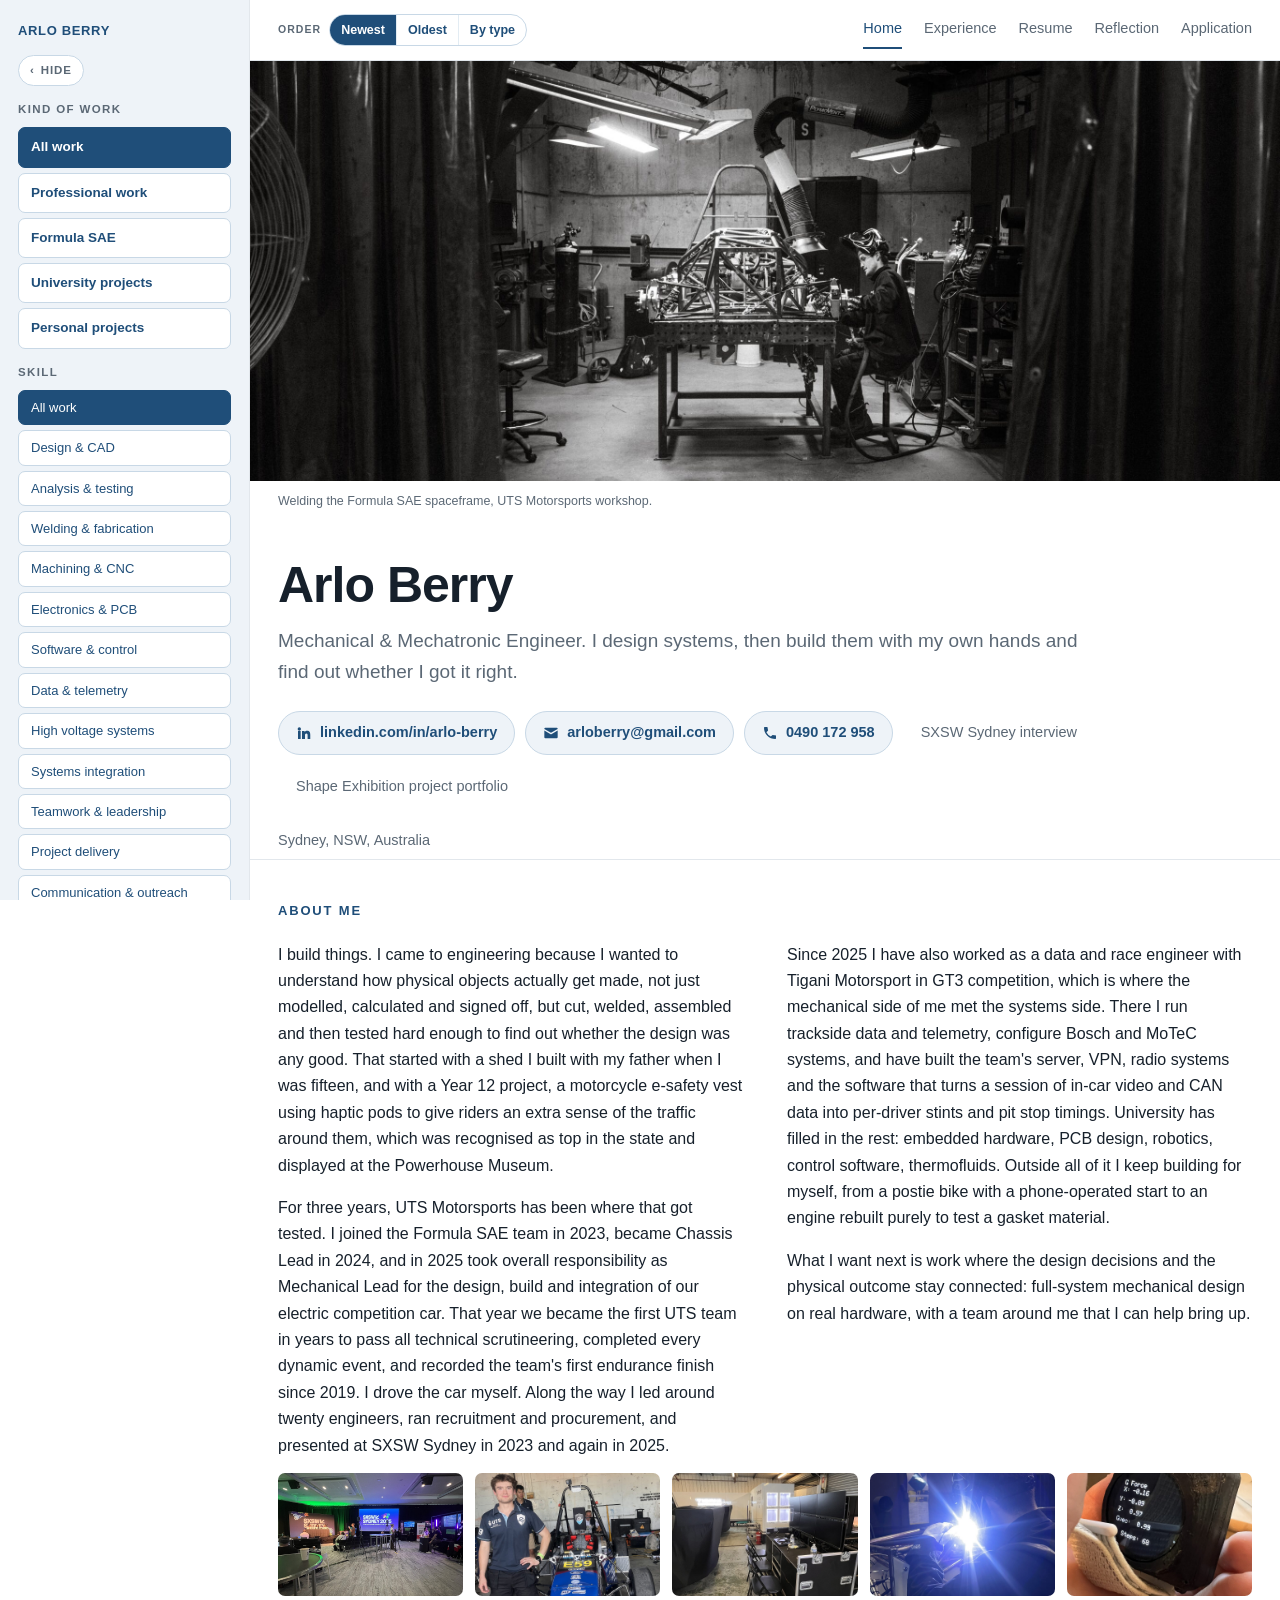
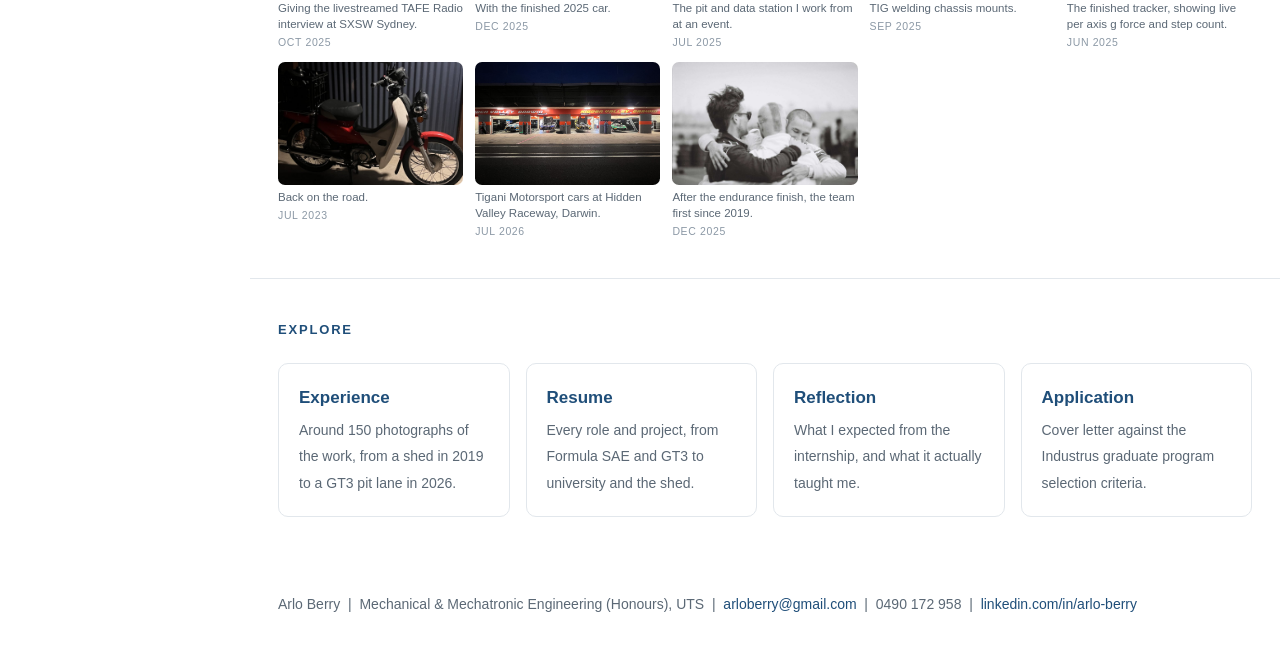
==== index.html @ 3b368fb6 "Add ePortfolio site" ====
<!DOCTYPE html>
<html lang="en">
<head>
<meta charset="utf-8">
<meta name="viewport" content="width=device-width, initial-scale=1">
<title>Arlo Berry | Mechanical &amp; Mechatronic Engineer</title>
<link rel="stylesheet" href="assets/site.css">
</head>
<body>

<nav>
  <div class="nav-in">
    <a class="brand" href="index.html">Arlo Berry</a>
    <div class="nav-controls" data-topbar></div>
    <div class="nav-links">
      <a href="index.html">Home</a>
      <a href="experience.html">Experience</a>
      <a href="resume.html">Resume</a>
      <a href="reflection.html">Reflection</a>
      <a href="application.html">Application</a>
    </div>
  </div>
</nav>

<div class="banner">
  <img src="images/hero-welding-bay.jpg" alt="Welding the Formula SAE spaceframe in the UTS Motorsports workshop">
</div>
<div class="banner-cap">Welding the Formula SAE spaceframe, UTS Motorsports workshop.</div>

<section class="page-head">
  <div class="wrap">
    <h1>Arlo Berry</h1>
    <p class="lede">Mechanical &amp; Mechatronic Engineer. I design systems, then build them with my own hands and find out whether I got it right.</p>
    <div class="links">
      <a href="https://linkedin.com/in/arlo-berry" target="_blank" rel="noopener">
        <svg viewBox="0 0 24 24" aria-hidden="true"><path d="M4.98 3.5a2.5 2.5 0 1 1 0 5 2.5 2.5 0 0 1 0-5zM3 9h4v12H3zM9 9h3.8v1.7h.05c.53-1 1.83-2.05 3.77-2.05 4.03 0 4.78 2.65 4.78 6.1V21h-4v-5.4c0-1.29-.02-2.95-1.8-2.95-1.8 0-2.08 1.4-2.08 2.85V21H9z"/></svg>
        linkedin.com/in/arlo-berry
      </a>
      <a href="mailto:arloberry@gmail.com">
        <svg viewBox="0 0 24 24" aria-hidden="true"><path d="M2 5.5A1.5 1.5 0 0 1 3.5 4h17A1.5 1.5 0 0 1 22 5.5v.4l-10 5.9-10-5.9zM2 8.2V18.5A1.5 1.5 0 0 0 3.5 20h17a1.5 1.5 0 0 0 1.5-1.5V8.2l-9.49 5.6a1 1 0 0 1-1.02 0z"/></svg>
        arloberry@gmail.com
      </a>
      <a href="tel:+61490172958">
        <svg viewBox="0 0 24 24" aria-hidden="true"><path d="M6.6 10.8a15.5 15.5 0 0 0 6.6 6.6l2.2-2.2a1 1 0 0 1 1-.24 11.4 11.4 0 0 0 3.6.58 1 1 0 0 1 1 1V20a1 1 0 0 1-1 1A17 17 0 0 1 3 4a1 1 0 0 1 1-1h3.5a1 1 0 0 1 1 1 11.4 11.4 0 0 0 .58 3.6 1 1 0 0 1-.25 1z"/></svg>
        0490 172 958
      </a>
      <a class="plain" href="https://www.youtube.com/watch?v=78w1_5fbSrw" target="_blank" rel="noopener">
        SXSW Sydney interview
      </a>
      <a class="plain" href="https://drive.google.com/file/d/1DLDCAGlfcq-ss1LrwurLuEZlUPF1Zd0-/view" target="_blank" rel="noopener">
        Shape Exhibition project portfolio
      </a>
    </div>
    <div class="contact">Sydney, NSW, Australia</div>
  </div>
</section>

<div class="filterbar" data-filterbar></div>

<section>
  <div class="wrap">
    <h2>About me</h2>

    <div class="prose-cols">
    <p>I build things. I came to engineering because I wanted to understand how physical objects actually get made, not just modelled, calculated and signed off, but cut, welded, assembled and then tested hard enough to find out whether the design was any good. That started with a shed I built with my father when I was fifteen, and with a Year 12 project, a motorcycle e-safety vest using haptic pods to give riders an extra sense of the traffic around them, which was recognised as top in the state and displayed at the Powerhouse Museum.</p>

    <p>For three years, UTS Motorsports has been where that got tested. I joined the Formula SAE team in 2023, became Chassis Lead in 2024, and in 2025 took overall responsibility as Mechanical Lead for the design, build and integration of our electric competition car. That year we became the first UTS team in years to pass all technical scrutineering, completed every dynamic event, and recorded the team's first endurance finish since 2019. I drove the car myself. Along the way I led around twenty engineers, ran recruitment and procurement, and presented at SXSW Sydney in 2023 and again in 2025.</p>

    <p>Since 2025 I have also worked as a data and race engineer with Tigani Motorsport in GT3 competition, which is where the mechanical side of me met the systems side. There I run trackside data and telemetry, configure Bosch and MoTeC systems, and have built the team's server, VPN, radio systems and the software that turns a session of in-car video and CAN data into per-driver stints and pit stop timings. University has filled in the rest: embedded hardware, PCB design, robotics, control software, thermofluids. Outside all of it I keep building for myself, from a postie bike with a phone-operated start to an engine rebuilt purely to test a gasket material.</p>

    <p>What I want next is work where the design decisions and the physical outcome stay connected: full-system mechanical design on real hardware, with a team around me that I can help bring up.</p>
    </div>

    <div class="gallery" data-featured></div>
  </div>
</section>

<section>
  <div class="wrap">
    <h2>Explore</h2>
    <div class="cards">
      <a class="card" href="experience.html"><b>Experience</b><span>Around 150 photographs of the work, from a shed in 2019 to a GT3 pit lane in 2026.</span></a>
      <a class="card" href="resume.html"><b>Resume</b><span>Every role and project, from Formula SAE and GT3 to university and the shed.</span></a>
      <a class="card" href="reflection.html"><b>Reflection</b><span>What I expected from the internship, and what it actually taught me.</span></a>
      <a class="card" href="application.html"><b>Application</b><span>Cover letter against the Industrus graduate program selection criteria.</span></a>
    </div>
  </div>
</section>

<footer>
  <div class="wrap">Arlo Berry &nbsp;|&nbsp; Mechanical &amp; Mechatronic Engineering (Honours), UTS &nbsp;|&nbsp; <a href="mailto:arloberry@gmail.com">arloberry@gmail.com</a> &nbsp;|&nbsp; 0490 172 958 &nbsp;|&nbsp; <a href="https://linkedin.com/in/arlo-berry">linkedin.com/in/arlo-berry</a></div>
</footer>

<script src="assets/data.js"></script>
<script src="assets/site.js"></script>
</body>
</html>
---- assets/site.css ----
:root{
  --ink:#16202b; --muted:#5b6875; --line:#e2e7ec;
  --accent:#1f4e79; --accent-soft:#eef3f8; --bg:#ffffff;
  --max:1280px; --prose:78ch; --rail:250px;
}
*{box-sizing:border-box}
html{scroll-behavior:smooth}
body{margin:0;background:var(--bg);color:var(--ink);
  font:16px/1.65 -apple-system,BlinkMacSystemFont,"Segoe UI",Helvetica,Arial,sans-serif;
  -webkit-font-smoothing:antialiased}
a{color:var(--accent)}
img{max-width:100%}
[hidden]{display:none!important}

/* ---------- nav ---------- */
nav{position:sticky;top:0;z-index:30;background:rgba(255,255,255,.95);
  backdrop-filter:saturate(180%) blur(10px);border-bottom:1px solid var(--line)}
.nav-in{max-width:var(--max);margin:0 auto;padding:0 28px;display:flex;
  align-items:center;justify-content:space-between;gap:14px 22px;min-height:60px;flex-wrap:wrap}
.nav-controls{display:flex;align-items:center;gap:18px;flex-wrap:wrap;padding:6px 0}

/* one press segmented controls in the top bar */
.seg{display:flex;align-items:center;gap:8px}
.seg-l{font-size:10.5px;font-weight:700;text-transform:uppercase;letter-spacing:.1em;
  color:var(--muted)}
.seg-b{display:flex;border:1px solid #c8d8e6;border-radius:100px;overflow:hidden;background:#fff}
.seg-b button{appearance:none;border:0;border-left:1px solid #e3ecf3;background:none;
  color:var(--accent);font:inherit;font-size:12.5px;font-weight:600;padding:5px 11px;
  cursor:pointer;white-space:nowrap;transition:.14s}
.seg-b button:first-child{border-left:0}
.seg-b button:hover{background:var(--accent-soft)}
.seg-b button[aria-pressed="true"]{background:var(--accent);color:#fff}
.brand{font-weight:700;letter-spacing:.05em;font-size:14px;text-transform:uppercase;
  color:var(--accent);text-decoration:none}
.nav-links{display:flex;gap:22px;flex-wrap:wrap}
.nav-links a{text-decoration:none;color:var(--muted);font-size:14.5px;font-weight:500;
  padding:6px 0;border-bottom:2px solid transparent;white-space:nowrap}
.nav-links a:hover{color:var(--accent)}
.nav-links a.current{color:var(--accent);border-bottom-color:var(--accent)}

/* ---------- layout ---------- */
.wrap{max-width:var(--max);margin:0 auto;padding:0 28px}
section{padding:40px 0;border-bottom:1px solid var(--line)}
section:last-of-type{border-bottom:0}
h1{font-size:clamp(32px,6vw,50px);line-height:1.1;margin:0 0 12px;letter-spacing:-.02em}
h2{font-size:13px;text-transform:uppercase;letter-spacing:.14em;color:var(--accent);
  margin:0 0 20px;font-weight:700}
h3{font-size:21px;margin:34px 0 4px;letter-spacing:-.01em}
p{margin:0 0 16px}
.wrap > p,.skillgroup p,.letter p,.page-head p{max-width:var(--prose)}
/* landing page introduction: two readable columns instead of one narrow one */
.prose-cols{columns:2 440px;column-gap:44px;margin-bottom:4px}
.prose-cols p{max-width:none;break-inside:avoid}
.wrap > p.profile-lead{max-width:none;font-size:16.5px;
  border-left:3px solid var(--accent);padding:2px 0 2px 18px}
.lede{font-size:19px;color:var(--muted)}
.page-head{padding:46px 0 6px}
.page-head p{color:var(--muted);margin-bottom:0}
.hint{font-size:14.5px;color:var(--muted)}

/* ---------- hero banner ---------- */
.banner{width:100%;height:min(54vh,420px);overflow:hidden;background:#0d1319}
.banner img{width:100%;height:100%;object-fit:cover;display:block}
.banner-cap{max-width:var(--max);margin:10px auto 0;padding:0 28px;
  font-size:12.5px;color:var(--muted)}
.contact{margin-top:20px;font-size:14.5px;color:var(--muted)}

/* ---------- prominent link row ---------- */
.links{display:flex;flex-wrap:wrap;gap:10px;margin:24px 0 4px}
.links a{display:inline-flex;align-items:center;gap:8px;text-decoration:none;
  font-size:14.5px;font-weight:600;color:var(--accent);background:var(--accent-soft);
  border:1px solid #c8d8e6;border-radius:100px;padding:9px 17px;transition:.16s}
.links a:hover{background:var(--accent);color:#fff;border-color:var(--accent)}
.links a svg{width:16px;height:16px;fill:currentColor;flex:none}
.links .plain{background:none;border-color:transparent;font-weight:500;color:var(--muted)}
.links .plain:hover{background:none;color:var(--accent)}

/* ---------- filter rail ---------- */
.filterbar{background:var(--accent-soft);border-bottom:1px solid var(--line);
  position:sticky;top:60px;z-index:25}
.filterbar-in{max-width:var(--max);margin:0 auto;padding:14px 28px}
.rail-close{display:inline-flex;align-items:center;gap:6px;appearance:none;
  border:1px solid #c8d8e6;background:#fff;color:var(--muted);font:inherit;
  font-size:11.5px;font-weight:600;text-transform:uppercase;letter-spacing:.08em;
  padding:5px 11px;border-radius:100px;cursor:pointer;margin-bottom:14px}
.rail-close:hover{border-color:var(--accent);color:var(--accent)}
.filter-label{font-size:11.5px;text-transform:uppercase;letter-spacing:.12em;
  color:var(--muted);font-weight:700;margin:14px 0 8px}
.filter-label:first-of-type{margin-top:0}
.chips{display:flex;flex-wrap:wrap;gap:7px}
.chip{appearance:none;border:1px solid #c8d8e6;background:#fff;color:var(--accent);
  font:inherit;font-size:13px;font-weight:500;padding:6px 12px;border-radius:100px;
  cursor:pointer;transition:.15s;text-align:left}
.chip:hover{border-color:var(--accent)}
.chip[aria-pressed="true"]{background:var(--accent);color:#fff;border-color:var(--accent)}
.chips[data-group="cat"] .chip{font-weight:600}
.chips.tight .chip{font-size:12.5px;padding:5px 11px}
.sortsel{appearance:none;width:100%;max-width:270px;font:inherit;font-size:13.5px;
  color:var(--accent);background:#fff;border:1px solid #c8d8e6;border-radius:7px;
  padding:8px 12px;cursor:pointer}
.filter-note{font-size:12.5px;color:var(--muted);margin-top:16px;line-height:1.55}
.filter-note b{color:var(--accent)}
.filter-note button{appearance:none;border:0;background:none;color:var(--accent);
  font:inherit;font-size:12.5px;text-decoration:underline;cursor:pointer;padding:0 0 0 4px}

/* floating show/hide toggle for the whole control panel */
.rail-open{display:inline-flex;align-items:center;gap:8px;position:fixed;left:14px;
  bottom:16px;z-index:45;appearance:none;border:1px solid #c8d8e6;background:#fff;
  color:var(--accent);font:inherit;font-size:13px;font-weight:600;padding:9px 15px;
  border-radius:100px;cursor:pointer;box-shadow:0 3px 14px rgba(22,32,43,.15);transition:.2s}
.rail-open:hover{border-color:var(--accent)}
body.rail-closed .filterbar{display:none}

/* ---------- section bands ---------- */
.band{margin:48px 0 4px;padding-bottom:10px;border-bottom:2px solid var(--accent)}
.band:first-child{margin-top:0}
.band h3{margin:0;font-size:22px;color:var(--accent)}
.band p{margin:4px 0 0;color:var(--muted);font-size:14.5px;max-width:var(--prose)}
.band.year{border-bottom-width:1px;border-bottom-color:var(--line);margin-top:38px}
.band.year h3{font-size:14px;text-transform:uppercase;letter-spacing:.14em;font-weight:700}
.band.year.sub{margin-top:22px;border-bottom-style:dashed}
.band.year.sub h3{font-size:12.5px;color:var(--muted)}

/* ---------- galleries ---------- */
.gallery{display:grid;grid-template-columns:repeat(auto-fill,minmax(180px,1fr));
  gap:12px;margin-top:14px}
.shot{margin:0}
.shot a{display:block;border-radius:7px;overflow:hidden;background:var(--accent-soft)}
.shot img{width:100%;aspect-ratio:3/2;object-fit:cover;display:block;transition:transform .35s ease}
.shot a:hover img{transform:scale(1.04)}
.shot figcaption{font-size:11.5px;color:var(--muted);margin-top:5px;line-height:1.38}
.shot-date{display:block;font-size:10.5px;letter-spacing:.06em;text-transform:uppercase;
  color:#8b98a5;margin-top:2px}
.wide{grid-column:span 2}
.wide img{aspect-ratio:2.4/1}
/* ---------- project cards on the experience page ----------
   Every project keeps a definite boundary. Small ones pair up two across,
   photo heavy ones take the full width, so little space is wasted. */
.projgrid{display:grid;grid-template-columns:repeat(auto-fill,minmax(420px,1fr));
  gap:10px;align-items:start}
.projgrid > .band{grid-column:1/-1;margin:20px 0 0}
.projgrid > .band:first-child{margin-top:0}
.projcard{border:1px solid var(--line);border-radius:9px;padding:11px 13px 13px;margin:0}
.projcard.is-wide{grid-column:1/-1}
.projcard .gallery{grid-template-columns:repeat(auto-fit,minmax(148px,220px));
  justify-content:start;gap:8px;margin-top:9px}
.projcard.is-wide .gallery{grid-template-columns:repeat(auto-fill,minmax(148px,1fr));
  justify-content:stretch}
.pc-head{display:flex;justify-content:space-between;align-items:baseline;gap:6px 18px;flex-wrap:wrap}
.pc-id{display:flex;align-items:baseline;gap:10px;flex-wrap:wrap}
.projcard h4{font-size:16px;margin:0;color:var(--accent);letter-spacing:-.01em}
.pc-meta{font-size:12px;color:var(--muted);font-weight:600}
.pc-head .tags{margin-top:0}
.pc-sum{margin:4px 0 0;color:var(--muted);font-size:13px;line-height:1.48}
/* keep rows even inside a card: no double width tiles in here */
.projcard .wide,.gallery.mini .wide{grid-column:auto}
.projcard .wide img,.gallery.mini .wide img{aspect-ratio:3/2}
.grouplink{margin:10px 0 0;font-size:13.5px}
.grouplink .sep{color:var(--line);padding:0 8px}
.empty{color:var(--muted);font-style:italic;padding:20px 0}

.tags{display:flex;flex-wrap:wrap;gap:5px;margin-top:2px}
.tags span{font-size:10px;letter-spacing:.05em;text-transform:uppercase;
  color:var(--accent);background:var(--accent-soft);border-radius:3px;padding:2px 6px}
.tags .tag-cat{background:var(--accent);color:#fff}

/* ---------- stats ---------- */
.stats{display:grid;grid-template-columns:repeat(auto-fit,minmax(160px,1fr));gap:12px;margin:18px 0 4px}
.stat{background:var(--accent-soft);border-radius:8px;padding:14px 16px}
.stat b{display:block;font-size:22px;color:var(--accent);line-height:1.2}
.stat span{font-size:12.5px;color:var(--muted)}

/* ---------- cards ---------- */
.cards{display:grid;grid-template-columns:repeat(auto-fit,minmax(220px,1fr));gap:16px;margin-top:22px}
.card{display:block;text-decoration:none;color:inherit;border:1px solid var(--line);
  border-radius:10px;padding:20px;transition:.18s}
.card:hover{border-color:var(--accent);transform:translateY(-2px)}
.card b{display:block;color:var(--accent);font-size:17px;margin-bottom:5px}
.card span{font-size:14px;color:var(--muted)}

/* ---------- resume ---------- */
.role{display:flex;justify-content:space-between;align-items:baseline;gap:14px;
  flex-wrap:wrap;margin:0 0 2px}
.role strong{font-size:16.5px}
.role span{font-size:12.5px;color:var(--muted);font-style:italic;white-space:nowrap}
ul{margin:8px 0 0;padding-left:20px}
li{margin-bottom:7px}
.skill{margin-bottom:10px}
.skill b{color:var(--ink)}
.skillgroup{margin-top:22px}
.skillgroup > h3{margin:0 0 10px;font-size:15px;color:var(--accent);
  text-transform:uppercase;letter-spacing:.08em}
.skillcols{display:grid;grid-template-columns:repeat(auto-fit,minmax(420px,1fr));gap:0 40px}

.entries{display:grid;grid-template-columns:repeat(auto-fill,minmax(430px,1fr));
  gap:16px;align-items:start}
.entries.is-summary{grid-template-columns:1fr;gap:0}
.entry.sum{padding:0;border:0;border-bottom:1px solid var(--line);border-radius:0}
.entry.sum.is-role{background:none}
.sumrow{display:flex;align-items:baseline;gap:12px;width:100%;appearance:none;border:0;
  background:none;font:inherit;text-align:left;cursor:pointer;padding:11px 4px;
  border-left:3px solid transparent;transition:.14s}
.sumrow:hover{background:var(--accent-soft);border-left-color:var(--accent)}
.sum-c{flex:none;width:13px;height:13px;position:relative;align-self:center}
.sum-c::before,.sum-c::after{content:"";position:absolute;background:var(--accent);
  transition:transform .18s ease}
.sum-c::before{left:0;top:5.5px;width:13px;height:2px}
.sum-c::after{left:5.5px;top:0;width:2px;height:13px}
.entry.sum.open .sum-c::after{transform:scaleY(0)}
.sum-t{font-weight:600;font-size:15.5px;color:var(--ink)}
.entry.sum.is-role .sum-t{color:var(--accent)}
.sum-o{font-size:13px;color:var(--muted);flex:1 1 auto}
.sum-w{font-size:12.5px;color:var(--muted);font-style:italic;white-space:nowrap}
.sumbody{padding:2px 4px 16px 20px}
.sumbody ul{margin-top:0}
.entries > .band{grid-column:1/-1}
.entry{margin:0;padding:18px 20px;border:1px solid var(--line);border-radius:10px}
.entry.is-role{border-color:#c8d8e6;background:#fbfdfe}
.entry-org{font-size:13px;color:var(--muted);font-weight:600;
  display:flex;justify-content:space-between;gap:12px;flex-wrap:wrap}
.entry-kind{font-style:normal;font-weight:600;font-size:10px;letter-spacing:.08em;
  text-transform:uppercase;color:var(--accent);background:var(--accent-soft);
  border-radius:3px;padding:2px 7px;align-self:center}
.entry-sum{margin:9px 0 0;font-size:14.5px;color:var(--muted)}
.entry li{font-size:14.5px}
.entry li.hit{background:#fff8e1;box-shadow:-3px 0 0 #f0b429;
  padding-left:9px;margin-left:-12px;border-radius:2px}
.entry ul.is-short li:nth-child(n+3){display:none}
.acts{display:flex;flex-wrap:wrap;gap:8px;margin-top:12px}
.pill{appearance:none;display:inline-flex;align-items:center;border:1px solid #c8d8e6;
  background:#fff;color:var(--accent);font:inherit;font-size:12.5px;font-weight:600;
  padding:5px 13px;border-radius:100px;cursor:pointer;text-decoration:none;transition:.14s}
.pill:hover{background:var(--accent);color:#fff;border-color:var(--accent)}
.gallery.mini{grid-template-columns:repeat(auto-fit,minmax(115px,170px));
  justify-content:start;gap:8px;margin-top:12px}
.gallery.mini figcaption{font-size:11px}
.gallery.mini .shot-date{font-size:9.5px}

.todo{background:#fff8e1;border-left:3px solid #f0b429;padding:12px 14px;
  border-radius:3px;font-size:14px;color:#6b4c00;margin:12px 0;max-width:var(--prose)}

[data-skills]{transition:opacity .25s, background .25s}
body.filtering [data-skills]{opacity:.34}
body.filtering [data-skills].hit{opacity:1}
body.filtering p[data-skills].hit,
body.filtering div[data-skills].hit{background:#fff8e1;box-shadow:-3px 0 0 #f0b429;
  padding:8px 12px;margin-left:-12px;border-radius:3px;font-weight:500}

/* ---------- letter ---------- */
.letter{background:#fafbfc;border:1px solid var(--line);border-radius:10px;padding:32px;
  max-width:900px}
.crit{font-weight:700;color:var(--accent);margin:28px 0 8px;padding-bottom:6px;
  border-bottom:1px solid var(--line)}
.q{font-weight:600;color:var(--accent);margin:36px 0 8px;font-size:17.5px}

footer{padding:36px 0 56px;color:var(--muted);font-size:14px}
footer a{text-decoration:none}

@media(max-width:600px){
  .letter{padding:20px}
  .filterbar{position:static}
  .nav-in{min-height:54px;padding:8px 20px}
  .wrap,.banner-cap,.filterbar-in{padding-left:18px;padding-right:18px}
  .entry{padding:16px}
  .projcard{padding:13px 13px 14px;margin:12px 0}
  .nav-controls{gap:12px;width:100%;padding:2px 0 8px;flex-wrap:nowrap;
    overflow-x:auto;-webkit-overflow-scrolling:touch;scrollbar-width:none}
  .nav-controls::-webkit-scrollbar{display:none}
  .seg{gap:6px;flex:none}
  .seg-l{font-size:9.5px}
  .seg-b button{font-size:12px;padding:5px 9px}
  .nav-links{gap:16px;font-size:14px}
  .gallery,.projcard .gallery{grid-template-columns:repeat(auto-fill,minmax(140px,1fr));gap:10px}
  .wide{grid-column:1/-1}
  .ghead{grid-column:1/-1}
}

/* ---------- fixed, collapsible rail on wide screens ---------- */
@media(min-width:1100px){
  body{padding-left:var(--rail);transition:padding-left .22s ease}
  .filterbar{
    position:fixed;top:0;left:0;bottom:0;width:var(--rail);z-index:40;
    border-bottom:0;border-right:1px solid var(--line);overflow-y:auto;
    transition:transform .22s ease;
  }
  .filterbar-in{max-width:none;margin:0;padding:20px 18px 30px}
  .filterbar-in::before{
    content:"Arlo Berry";display:block;font-weight:700;letter-spacing:.05em;
    font-size:13px;text-transform:uppercase;color:var(--accent);margin-bottom:14px;
  }
  .chips{flex-direction:column;gap:5px}
  .chip{width:100%;border-radius:7px;padding:8px 12px;font-size:13.5px}
  .chips.tight .chip{padding:6px 12px;font-size:13px}
  .sortsel{max-width:none}
  .brand{display:none}
  .nav-in{justify-content:space-between}

  .rail-open{opacity:0;pointer-events:none;transform:translateY(6px)}
  body.rail-closed{padding-left:0}
  body.rail-closed .filterbar{display:block;transform:translateX(-100%)}
  body.rail-closed .rail-open{opacity:1;pointer-events:auto;transform:none}
}

@media print{
  nav,.filterbar,footer,.cards,.links,.rail-open,.grouplink{display:none}
  body{padding-left:0}
  body.filtering [data-skills]{opacity:1}
  .entries{display:block}
  .entry{border:0;padding:0;background:none;break-inside:avoid;margin-bottom:16px}
  .entry ul[hidden]{display:block!important}
  .expander{display:none}
  .entry li.hit,
  body.filtering p[data-skills].hit,
  body.filtering div[data-skills].hit{background:none;box-shadow:none;margin-left:0;padding-left:0}
  .band{break-after:avoid}
}
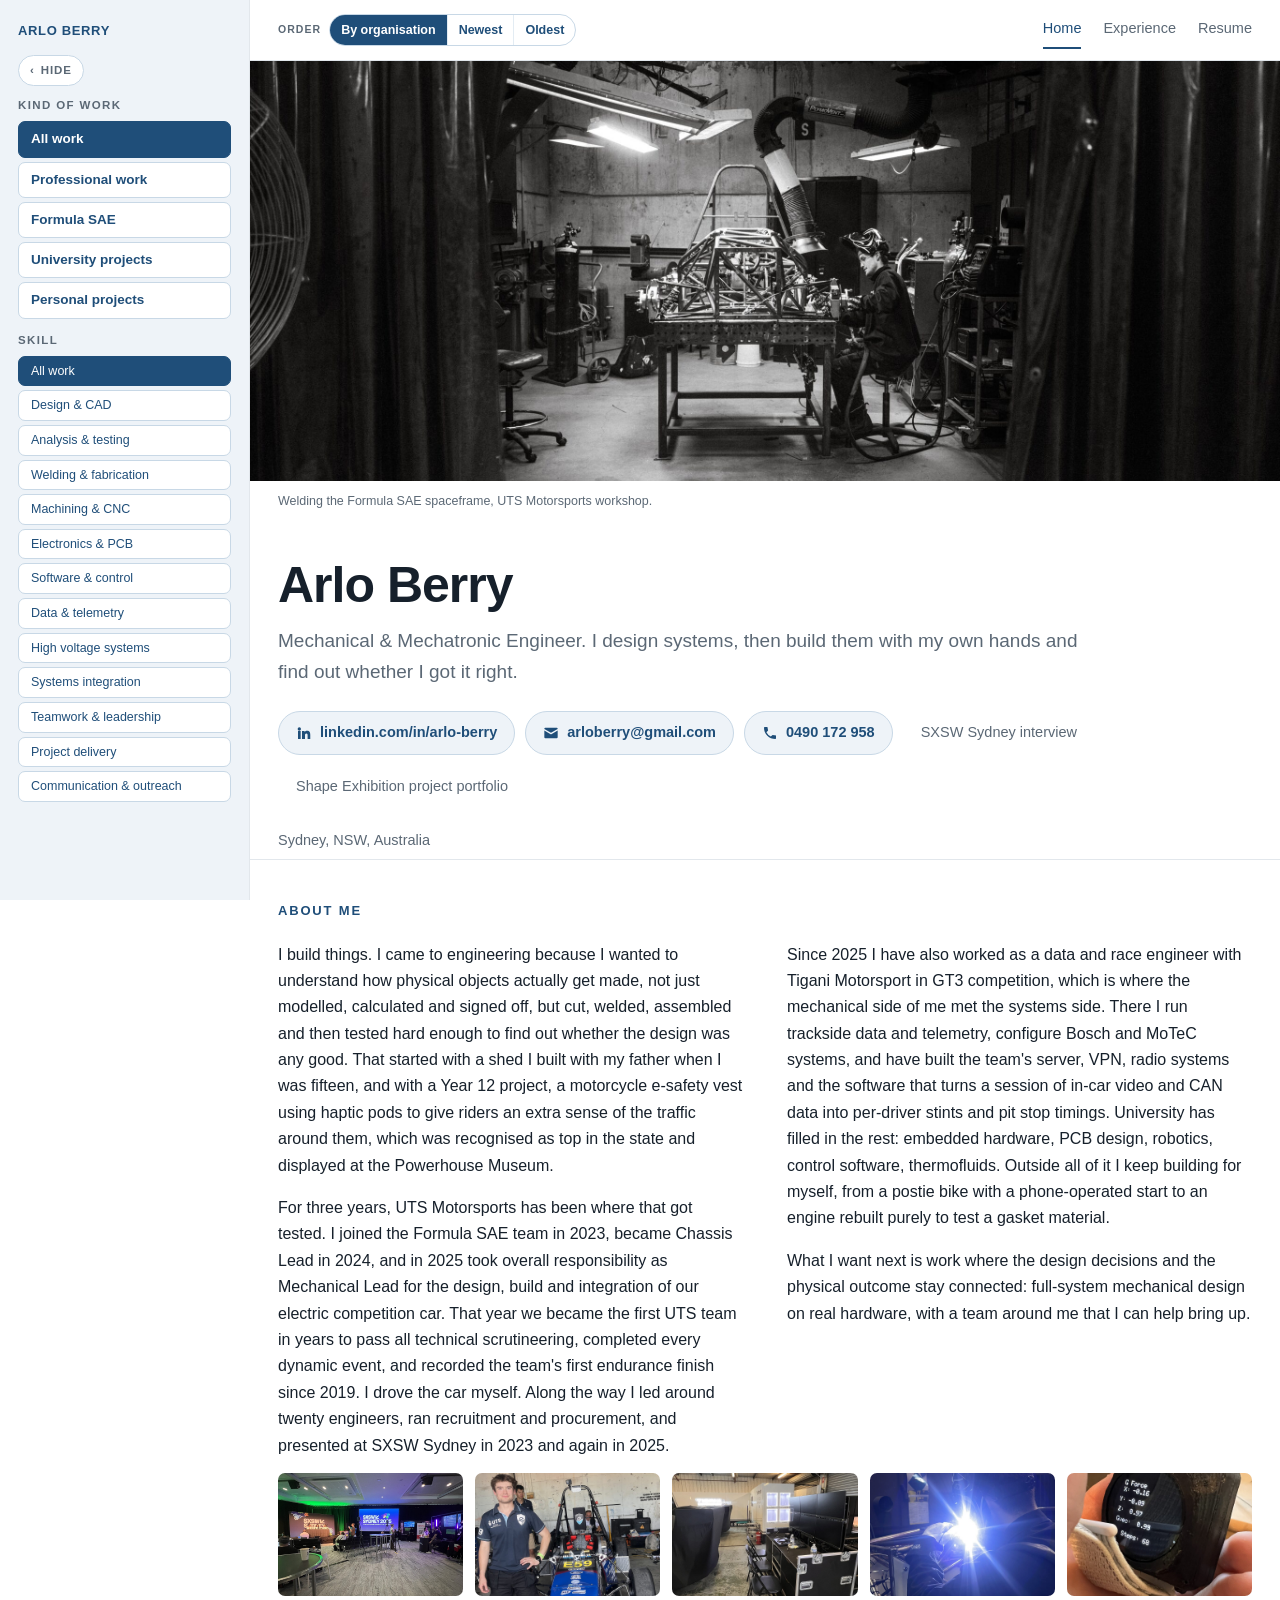
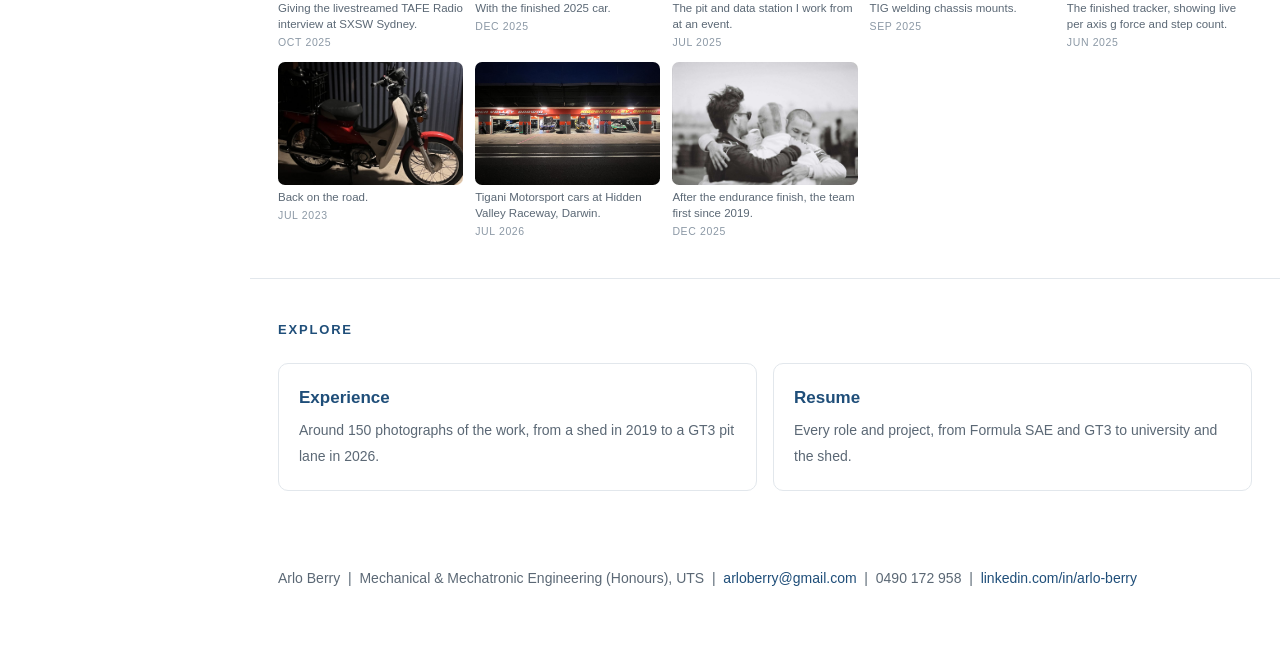
==== commit da22c382: "Reflection and app gone" ====
--- a/index.html
+++ b/index.html
@@ -16,8 +16,6 @@
       <a href="index.html">Home</a>
       <a href="experience.html">Experience</a>
       <a href="resume.html">Resume</a>
-      <a href="reflection.html">Reflection</a>
-      <a href="application.html">Application</a>
     </div>
   </div>
 </nav>
@@ -81,8 +79,6 @@
     <div class="cards">
       <a class="card" href="experience.html"><b>Experience</b><span>Around 150 photographs of the work, from a shed in 2019 to a GT3 pit lane in 2026.</span></a>
       <a class="card" href="resume.html"><b>Resume</b><span>Every role and project, from Formula SAE and GT3 to university and the shed.</span></a>
-      <a class="card" href="reflection.html"><b>Reflection</b><span>What I expected from the internship, and what it actually taught me.</span></a>
-      <a class="card" href="application.html"><b>Application</b><span>Cover letter against the Industrus graduate program selection criteria.</span></a>
     </div>
   </div>
 </section>
--- a/assets/site.css
+++ b/assets/site.css
@@ -48,6 +48,9 @@
 h3{font-size:21px;margin:34px 0 4px;letter-spacing:-.01em}
 p{margin:0 0 16px}
 .wrap > p,.skillgroup p,.letter p,.page-head p{max-width:var(--prose)}
+/* standalone lists and role lines follow the same measure as prose */
+section .wrap > ul{max-width:var(--prose)}
+section .wrap > .role{max-width:min(100%,860px)}
 /* landing page introduction: two readable columns instead of one narrow one */
 .prose-cols{columns:2 440px;column-gap:44px;margin-bottom:4px}
 .prose-cols p{max-width:none;break-inside:avoid}
@@ -82,10 +85,10 @@
 .rail-close{display:inline-flex;align-items:center;gap:6px;appearance:none;
   border:1px solid #c8d8e6;background:#fff;color:var(--muted);font:inherit;
   font-size:11.5px;font-weight:600;text-transform:uppercase;letter-spacing:.08em;
-  padding:5px 11px;border-radius:100px;cursor:pointer;margin-bottom:14px}
+  padding:5px 11px;border-radius:100px;cursor:pointer;margin-bottom:10px}
 .rail-close:hover{border-color:var(--accent);color:var(--accent)}
 .filter-label{font-size:11.5px;text-transform:uppercase;letter-spacing:.12em;
-  color:var(--muted);font-weight:700;margin:14px 0 8px}
+  color:var(--muted);font-weight:700;margin:12px 0 6px}
 .filter-label:first-of-type{margin-top:0}
 .chips{display:flex;flex-wrap:wrap;gap:7px}
 .chip{appearance:none;border:1px solid #c8d8e6;background:#fff;color:var(--accent);
@@ -136,7 +139,7 @@
 /* ---------- project cards on the experience page ----------
    Every project keeps a definite boundary. Small ones pair up two across,
    photo heavy ones take the full width, so little space is wasted. */
-.projgrid{display:grid;grid-template-columns:repeat(auto-fill,minmax(420px,1fr));
+.projgrid{display:grid;grid-template-columns:repeat(auto-fill,minmax(min(420px,100%),1fr));
   gap:10px;align-items:start}
 .projgrid > .band{grid-column:1/-1;margin:20px 0 0}
 .projgrid > .band:first-child{margin-top:0}
@@ -188,13 +191,19 @@
 .skill{margin-bottom:10px}
 .skill b{color:var(--ink)}
 .skillgroup{margin-top:22px}
-.skillgroup > h3{margin:0 0 10px;font-size:15px;color:var(--accent);
+.skillgroup > h3,section .wrap > h3{margin:0 0 10px;font-size:15px;color:var(--accent);
   text-transform:uppercase;letter-spacing:.08em}
-.skillcols{display:grid;grid-template-columns:repeat(auto-fit,minmax(420px,1fr));gap:0 40px}
-
-.entries{display:grid;grid-template-columns:repeat(auto-fill,minmax(430px,1fr));
-  gap:16px;align-items:start}
-.entries.is-summary{grid-template-columns:1fr;gap:0}
+section .wrap > h3{margin:34px 0 10px}
+.skillcols{display:grid;grid-template-columns:repeat(auto-fit,minmax(min(420px,100%),1fr));gap:0 40px}
+
+/* Entries flow in balanced columns rather than grid rows, so a short entry
+   beside a long one no longer leaves the row's worth of empty space. */
+.entries{display:block}
+.entrygroup{columns:2 380px;column-gap:16px;margin:0}
+.entrygroup .entry{break-inside:avoid;-webkit-column-break-inside:avoid;
+  margin:0 0 16px;width:100%}
+.entries.is-summary .entrygroup{columns:1}
+.entries.is-summary .entrygroup .entry{margin:0}
 .entry.sum{padding:0;border:0;border-bottom:1px solid var(--line);border-radius:0}
 .entry.sum.is-role{background:none}
 .sumrow{display:flex;align-items:baseline;gap:12px;width:100%;appearance:none;border:0;
@@ -213,7 +222,6 @@
 .sum-w{font-size:12.5px;color:var(--muted);font-style:italic;white-space:nowrap}
 .sumbody{padding:2px 4px 16px 20px}
 .sumbody ul{margin-top:0}
-.entries > .band{grid-column:1/-1}
 .entry{margin:0;padding:18px 20px;border:1px solid var(--line);border-radius:10px}
 .entry.is-role{border-color:#c8d8e6;background:#fbfdfe}
 .entry-org{font-size:13px;color:var(--muted);font-weight:600;
@@ -225,7 +233,6 @@
 .entry li{font-size:14.5px}
 .entry li.hit{background:#fff8e1;box-shadow:-3px 0 0 #f0b429;
   padding-left:9px;margin-left:-12px;border-radius:2px}
-.entry ul.is-short li:nth-child(n+3){display:none}
 .acts{display:flex;flex-wrap:wrap;gap:8px;margin-top:12px}
 .pill{appearance:none;display:inline-flex;align-items:center;border:1px solid #c8d8e6;
   background:#fff;color:var(--accent);font:inherit;font-size:12.5px;font-weight:600;
@@ -236,6 +243,34 @@
 .gallery.mini figcaption{font-size:11px}
 .gallery.mini .shot-date{font-size:9.5px}
 
+/* ---------- resume grouped by organisation ----------
+   org header, the role that ran the period, then that period's projects
+   indented under it so nothing floats loose. */
+.og{margin:0 0 42px}
+.og:last-child{margin-bottom:0}
+.og-head{display:flex;justify-content:space-between;align-items:baseline;gap:8px 18px;
+  flex-wrap:wrap;border-bottom:2px solid var(--accent);padding-bottom:8px}
+.og-head h3{margin:0;font-size:21px;color:var(--accent);letter-spacing:-.01em}
+.og-when{font-size:13px;color:var(--muted);font-style:italic;white-space:nowrap}
+.og-note{margin:8px 0 0;color:var(--muted);font-size:14px;max-width:var(--prose)}
+.og-role{margin:22px 0 0}
+.og-role > .entry.is-role{border:0;background:none;padding:0;border-radius:0}
+.og-role > .entry.is-role > .role strong{font-size:17.5px}
+.og-role > .entry.is-role > ul,.og-role > .entry.is-role > .acts{max-width:var(--prose)}
+.og-kids{margin:12px 0 0;padding-left:17px;border-left:2px solid #dbe6f0}
+.og-kids > .entry.sum:last-child{border-bottom:0}
+.og-kids .band.year.sub{margin:16px 0 0;border-bottom:0}
+.og-kids .band.year.sub:first-child{margin-top:0}
+.og-kids .entry.proj{margin:12px 0 0}
+.og-kids .sum-t{font-size:15px}
+.og-kids .sumbody{padding-bottom:14px}
+.og-kids .sumbody ul,.og-kids .entry.proj ul{max-width:var(--prose)}
+.og-kids .projgrid{margin:0}
+.og-role > .projcard{margin:18px 0 0}
+.projcard.is-role{border-color:#c8dcee;background:#f7fafd}
+.projcard.is-role h4{font-size:17.5px}
+.og .stats{margin:14px 0 0}
+
 .todo{background:#fff8e1;border-left:3px solid #f0b429;padding:12px 14px;
   border-radius:3px;font-size:14px;color:#6b4c00;margin:12px 0;max-width:var(--prose)}
 
@@ -262,14 +297,19 @@
   .nav-in{min-height:54px;padding:8px 20px}
   .wrap,.banner-cap,.filterbar-in{padding-left:18px;padding-right:18px}
   .entry{padding:16px}
+  .og-kids{padding-left:10px}
+  .og-head h3{font-size:19px}
   .projcard{padding:13px 13px 14px;margin:12px 0}
   .nav-controls{gap:12px;width:100%;padding:2px 0 8px;flex-wrap:nowrap;
-    overflow-x:auto;-webkit-overflow-scrolling:touch;scrollbar-width:none}
+    overflow-x:auto;-webkit-overflow-scrolling:touch;scrollbar-width:none;
+    -webkit-mask-image:linear-gradient(to right,#000 calc(100% - 26px),transparent);
+    mask-image:linear-gradient(to right,#000 calc(100% - 26px),transparent)}
   .nav-controls::-webkit-scrollbar{display:none}
   .seg{gap:6px;flex:none}
   .seg-l{font-size:9.5px}
   .seg-b button{font-size:12px;padding:5px 9px}
-  .nav-links{gap:16px;font-size:14px}
+  .nav-links{gap:12px}
+  .nav-links a{font-size:13.5px}
   .gallery,.projcard .gallery{grid-template-columns:repeat(auto-fill,minmax(140px,1fr));gap:10px}
   .wide{grid-column:1/-1}
   .ghead{grid-column:1/-1}
@@ -288,9 +328,9 @@
     content:"Arlo Berry";display:block;font-weight:700;letter-spacing:.05em;
     font-size:13px;text-transform:uppercase;color:var(--accent);margin-bottom:14px;
   }
-  .chips{flex-direction:column;gap:5px}
-  .chip{width:100%;border-radius:7px;padding:8px 12px;font-size:13.5px}
-  .chips.tight .chip{padding:6px 12px;font-size:13px}
+  .chips{flex-direction:column;gap:4px}
+  .chip{width:100%;border-radius:7px;padding:6px 12px;font-size:13.5px}
+  .chips.tight .chip{padding:4px 12px;font-size:12.5px}
   .sortsel{max-width:none}
   .brand{display:none}
   .nav-in{justify-content:space-between}
@@ -307,8 +347,13 @@
   body.filtering [data-skills]{opacity:1}
   .entries{display:block}
   .entry{border:0;padding:0;background:none;break-inside:avoid;margin-bottom:16px}
-  .entry ul[hidden]{display:block!important}
-  .expander{display:none}
+  .entry ul[hidden],.sumbody[hidden]{display:block!important}
+  .sum-c{display:none}
+  .sumrow{padding:0;border-left:0}
+  .entry.sum{border-bottom:0}
+  .og-kids{border-left:0;padding-left:14px}
+  .og{break-inside:auto}
+  .og-head{break-after:avoid}
   .entry li.hit,
   body.filtering p[data-skills].hit,
   body.filtering div[data-skills].hit{background:none;box-shadow:none;margin-left:0;padding-left:0}
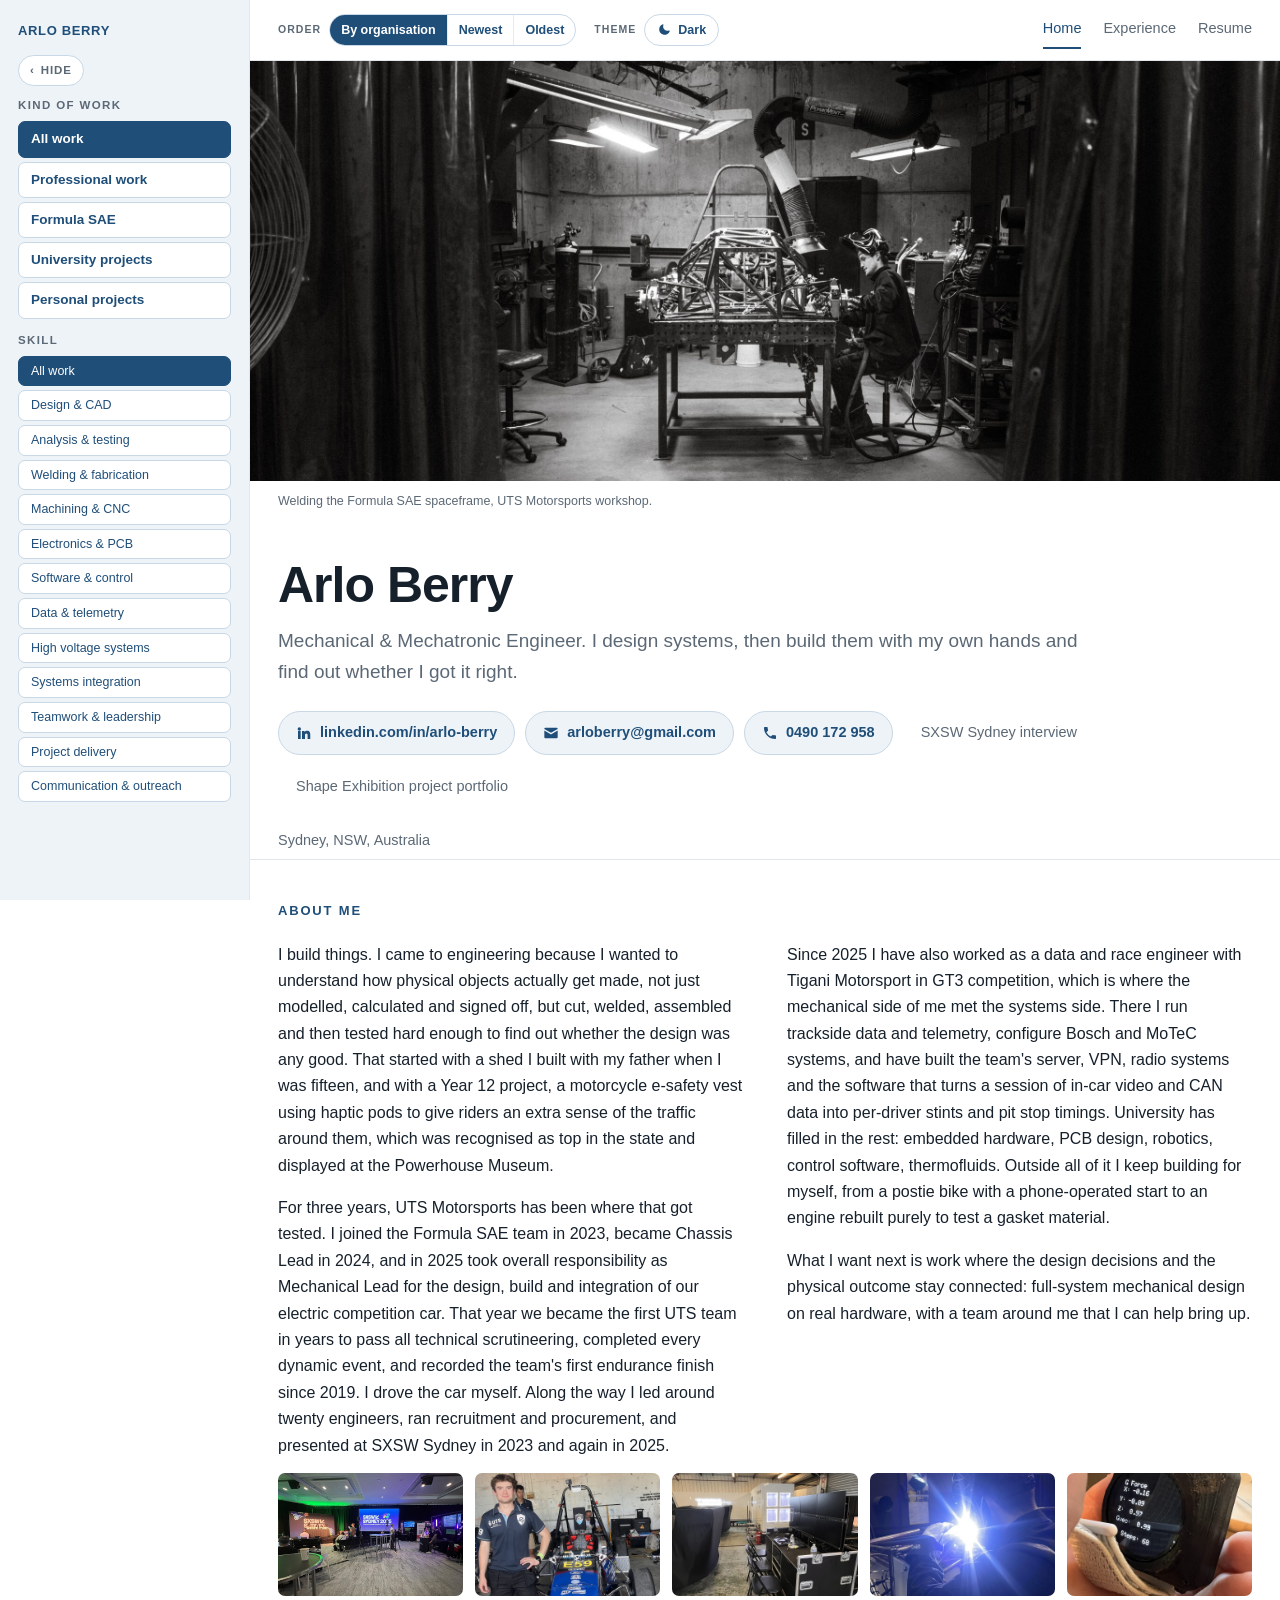
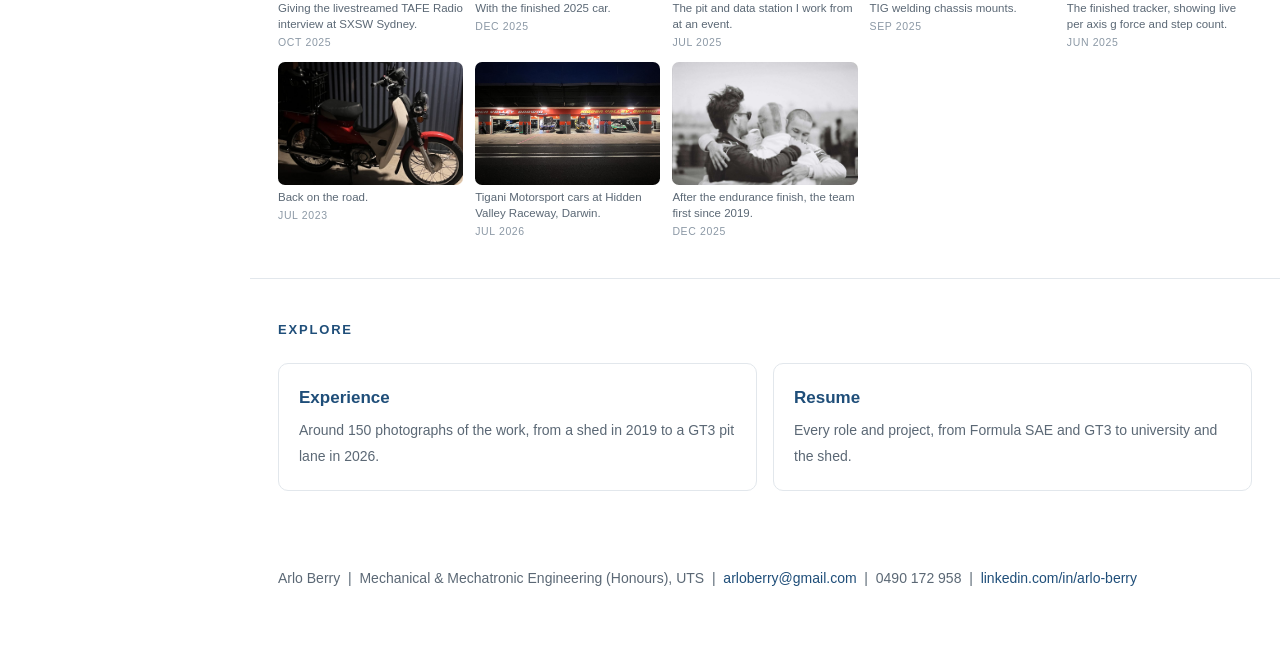
==== commit 310fb854: "Light and Dark Mode" ====
--- a/index.html
+++ b/index.html
@@ -5,6 +5,10 @@
 <meta name="viewport" content="width=device-width, initial-scale=1">
 <title>Arlo Berry | Mechanical &amp; Mechatronic Engineer</title>
 <link rel="stylesheet" href="assets/site.css">
+<script>/* apply a stored light/dark choice before first paint; no choice means the
+   stylesheet follows the operating system on its own */
+(function(){try{var t=localStorage.getItem('ab-theme');
+if(t==='dark'||t==='light')document.documentElement.setAttribute('data-theme',t);}catch(e){}})();</script>
 </head>
 <body>
 
--- a/assets/site.css
+++ b/assets/site.css
@@ -1,7 +1,48 @@
+/* ---------- palette ----------
+   Light values live on bare :root. Dark values are redefined twice: once for
+   people whose system asks for dark and who have not chosen otherwise, and
+   once for an explicit choice from the theme button, so the button wins in
+   both directions. Sizes stay outside the theme blocks. */
 :root{
+  --max:1280px; --prose:78ch; --rail:250px;
+}
+:root{
+  color-scheme:light;
   --ink:#16202b; --muted:#5b6875; --line:#e2e7ec;
   --accent:#1f4e79; --accent-soft:#eef3f8; --bg:#ffffff;
-  --max:1280px; --prose:78ch; --rail:250px;
+  --surface:#ffffff; --panel:#fbfdfe;
+  --line-ctl:#c8d8e6; --line-soft:#e3ecf3; --rule:#dbe6f0;
+  --faint:#8b98a5; --on-accent:#ffffff;
+  --nav-bg:rgba(255,255,255,.95);
+  --banner-bg:#0d1319;
+  --hi-bg:#fff8e1; --hi-bar:#f0b429; --hi-ink:#6b4c00;
+  --shadow:rgba(22,32,43,.15);
+}
+@media (prefers-color-scheme:dark){
+  :root:not([data-theme="light"]){
+    color-scheme:dark;
+    --ink:#dde5ec; --muted:#94a3b2; --line:#26313b;
+    --accent:#7cb8e8; --accent-soft:#16212c; --bg:#0f151a;
+    --surface:#171f28; --panel:#141c24;
+    --line-ctl:#34424f; --line-soft:#2a3540; --rule:#2c3945;
+    --faint:#7c8894; --on-accent:#0d1319;
+    --nav-bg:rgba(15,21,26,.95);
+    --banner-bg:#0d1319;
+    --hi-bg:#3b3014; --hi-bar:#d99b1a; --hi-ink:#f2dda8;
+    --shadow:rgba(0,0,0,.5);
+  }
+}
+:root[data-theme="dark"]{
+  color-scheme:dark;
+  --ink:#dde5ec; --muted:#94a3b2; --line:#26313b;
+  --accent:#7cb8e8; --accent-soft:#16212c; --bg:#0f151a;
+  --surface:#171f28; --panel:#141c24;
+  --line-ctl:#34424f; --line-soft:#2a3540; --rule:#2c3945;
+  --faint:#7c8894; --on-accent:#0d1319;
+  --nav-bg:rgba(15,21,26,.95);
+  --banner-bg:#0d1319;
+  --hi-bg:#3b3014; --hi-bar:#d99b1a; --hi-ink:#f2dda8;
+  --shadow:rgba(0,0,0,.5);
 }
 *{box-sizing:border-box}
 html{scroll-behavior:smooth}
@@ -13,7 +54,7 @@
 [hidden]{display:none!important}
 
 /* ---------- nav ---------- */
-nav{position:sticky;top:0;z-index:30;background:rgba(255,255,255,.95);
+nav{position:sticky;top:0;z-index:30;background:var(--nav-bg);
   backdrop-filter:saturate(180%) blur(10px);border-bottom:1px solid var(--line)}
 .nav-in{max-width:var(--max);margin:0 auto;padding:0 28px;display:flex;
   align-items:center;justify-content:space-between;gap:14px 22px;min-height:60px;flex-wrap:wrap}
@@ -23,13 +64,21 @@
 .seg{display:flex;align-items:center;gap:8px}
 .seg-l{font-size:10.5px;font-weight:700;text-transform:uppercase;letter-spacing:.1em;
   color:var(--muted)}
-.seg-b{display:flex;border:1px solid #c8d8e6;border-radius:100px;overflow:hidden;background:#fff}
-.seg-b button{appearance:none;border:0;border-left:1px solid #e3ecf3;background:none;
+.seg-b{display:flex;border:1px solid var(--line-ctl);border-radius:100px;overflow:hidden;background:var(--surface)}
+.seg-b button{appearance:none;border:0;border-left:1px solid var(--line-soft);background:none;
   color:var(--accent);font:inherit;font-size:12.5px;font-weight:600;padding:5px 11px;
   cursor:pointer;white-space:nowrap;transition:.14s}
 .seg-b button:first-child{border-left:0}
 .seg-b button:hover{background:var(--accent-soft)}
-.seg-b button[aria-pressed="true"]{background:var(--accent);color:#fff}
+.seg-b button[aria-pressed="true"]{background:var(--accent);color:var(--on-accent)}
+
+/* theme button: same shape as a segmented control, one press */
+.themebtn{display:inline-flex;align-items:center;gap:7px;appearance:none;
+  border:1px solid var(--line-ctl);background:var(--surface);color:var(--accent);
+  font:inherit;font-size:12.5px;font-weight:600;padding:5px 12px;border-radius:100px;
+  cursor:pointer;white-space:nowrap;transition:.14s}
+.themebtn:hover{background:var(--accent);color:var(--on-accent);border-color:var(--accent)}
+.themebtn svg{width:14px;height:14px;fill:currentColor;flex:none}
 .brand{font-weight:700;letter-spacing:.05em;font-size:14px;text-transform:uppercase;
   color:var(--accent);text-decoration:none}
 .nav-links{display:flex;gap:22px;flex-wrap:wrap}
@@ -62,7 +111,7 @@
 .hint{font-size:14.5px;color:var(--muted)}
 
 /* ---------- hero banner ---------- */
-.banner{width:100%;height:min(54vh,420px);overflow:hidden;background:#0d1319}
+.banner{width:100%;height:min(54vh,420px);overflow:hidden;background:var(--banner-bg)}
 .banner img{width:100%;height:100%;object-fit:cover;display:block}
 .banner-cap{max-width:var(--max);margin:10px auto 0;padding:0 28px;
   font-size:12.5px;color:var(--muted)}
@@ -72,8 +121,8 @@
 .links{display:flex;flex-wrap:wrap;gap:10px;margin:24px 0 4px}
 .links a{display:inline-flex;align-items:center;gap:8px;text-decoration:none;
   font-size:14.5px;font-weight:600;color:var(--accent);background:var(--accent-soft);
-  border:1px solid #c8d8e6;border-radius:100px;padding:9px 17px;transition:.16s}
-.links a:hover{background:var(--accent);color:#fff;border-color:var(--accent)}
+  border:1px solid var(--line-ctl);border-radius:100px;padding:9px 17px;transition:.16s}
+.links a:hover{background:var(--accent);color:var(--on-accent);border-color:var(--accent)}
 .links a svg{width:16px;height:16px;fill:currentColor;flex:none}
 .links .plain{background:none;border-color:transparent;font-weight:500;color:var(--muted)}
 .links .plain:hover{background:none;color:var(--accent)}
@@ -83,7 +132,7 @@
   position:sticky;top:60px;z-index:25}
 .filterbar-in{max-width:var(--max);margin:0 auto;padding:14px 28px}
 .rail-close{display:inline-flex;align-items:center;gap:6px;appearance:none;
-  border:1px solid #c8d8e6;background:#fff;color:var(--muted);font:inherit;
+  border:1px solid var(--line-ctl);background:var(--surface);color:var(--muted);font:inherit;
   font-size:11.5px;font-weight:600;text-transform:uppercase;letter-spacing:.08em;
   padding:5px 11px;border-radius:100px;cursor:pointer;margin-bottom:10px}
 .rail-close:hover{border-color:var(--accent);color:var(--accent)}
@@ -91,15 +140,15 @@
   color:var(--muted);font-weight:700;margin:12px 0 6px}
 .filter-label:first-of-type{margin-top:0}
 .chips{display:flex;flex-wrap:wrap;gap:7px}
-.chip{appearance:none;border:1px solid #c8d8e6;background:#fff;color:var(--accent);
+.chip{appearance:none;border:1px solid var(--line-ctl);background:var(--surface);color:var(--accent);
   font:inherit;font-size:13px;font-weight:500;padding:6px 12px;border-radius:100px;
   cursor:pointer;transition:.15s;text-align:left}
 .chip:hover{border-color:var(--accent)}
-.chip[aria-pressed="true"]{background:var(--accent);color:#fff;border-color:var(--accent)}
+.chip[aria-pressed="true"]{background:var(--accent);color:var(--on-accent);border-color:var(--accent)}
 .chips[data-group="cat"] .chip{font-weight:600}
 .chips.tight .chip{font-size:12.5px;padding:5px 11px}
 .sortsel{appearance:none;width:100%;max-width:270px;font:inherit;font-size:13.5px;
-  color:var(--accent);background:#fff;border:1px solid #c8d8e6;border-radius:7px;
+  color:var(--accent);background:var(--surface);border:1px solid var(--line-ctl);border-radius:7px;
   padding:8px 12px;cursor:pointer}
 .filter-note{font-size:12.5px;color:var(--muted);margin-top:16px;line-height:1.55}
 .filter-note b{color:var(--accent)}
@@ -108,9 +157,9 @@
 
 /* floating show/hide toggle for the whole control panel */
 .rail-open{display:inline-flex;align-items:center;gap:8px;position:fixed;left:14px;
-  bottom:16px;z-index:45;appearance:none;border:1px solid #c8d8e6;background:#fff;
+  bottom:16px;z-index:45;appearance:none;border:1px solid var(--line-ctl);background:var(--surface);
   color:var(--accent);font:inherit;font-size:13px;font-weight:600;padding:9px 15px;
-  border-radius:100px;cursor:pointer;box-shadow:0 3px 14px rgba(22,32,43,.15);transition:.2s}
+  border-radius:100px;cursor:pointer;box-shadow:0 3px 14px var(--shadow);transition:.2s}
 .rail-open:hover{border-color:var(--accent)}
 body.rail-closed .filterbar{display:none}
 
@@ -133,7 +182,7 @@
 .shot a:hover img{transform:scale(1.04)}
 .shot figcaption{font-size:11.5px;color:var(--muted);margin-top:5px;line-height:1.38}
 .shot-date{display:block;font-size:10.5px;letter-spacing:.06em;text-transform:uppercase;
-  color:#8b98a5;margin-top:2px}
+  color:var(--faint);margin-top:2px}
 .wide{grid-column:span 2}
 .wide img{aspect-ratio:2.4/1}
 /* ---------- project cards on the experience page ----------
@@ -165,7 +214,7 @@
 .tags{display:flex;flex-wrap:wrap;gap:5px;margin-top:2px}
 .tags span{font-size:10px;letter-spacing:.05em;text-transform:uppercase;
   color:var(--accent);background:var(--accent-soft);border-radius:3px;padding:2px 6px}
-.tags .tag-cat{background:var(--accent);color:#fff}
+.tags .tag-cat{background:var(--accent);color:var(--on-accent)}
 
 /* ---------- stats ---------- */
 .stats{display:grid;grid-template-columns:repeat(auto-fit,minmax(160px,1fr));gap:12px;margin:18px 0 4px}
@@ -223,7 +272,7 @@
 .sumbody{padding:2px 4px 16px 20px}
 .sumbody ul{margin-top:0}
 .entry{margin:0;padding:18px 20px;border:1px solid var(--line);border-radius:10px}
-.entry.is-role{border-color:#c8d8e6;background:#fbfdfe}
+.entry.is-role{border-color:var(--line-ctl);background:var(--panel)}
 .entry-org{font-size:13px;color:var(--muted);font-weight:600;
   display:flex;justify-content:space-between;gap:12px;flex-wrap:wrap}
 .entry-kind{font-style:normal;font-weight:600;font-size:10px;letter-spacing:.08em;
@@ -231,13 +280,13 @@
   border-radius:3px;padding:2px 7px;align-self:center}
 .entry-sum{margin:9px 0 0;font-size:14.5px;color:var(--muted)}
 .entry li{font-size:14.5px}
-.entry li.hit{background:#fff8e1;box-shadow:-3px 0 0 #f0b429;
+.entry li.hit{background:var(--hi-bg);box-shadow:-3px 0 0 var(--hi-bar);
   padding-left:9px;margin-left:-12px;border-radius:2px}
 .acts{display:flex;flex-wrap:wrap;gap:8px;margin-top:12px}
-.pill{appearance:none;display:inline-flex;align-items:center;border:1px solid #c8d8e6;
-  background:#fff;color:var(--accent);font:inherit;font-size:12.5px;font-weight:600;
+.pill{appearance:none;display:inline-flex;align-items:center;border:1px solid var(--line-ctl);
+  background:var(--surface);color:var(--accent);font:inherit;font-size:12.5px;font-weight:600;
   padding:5px 13px;border-radius:100px;cursor:pointer;text-decoration:none;transition:.14s}
-.pill:hover{background:var(--accent);color:#fff;border-color:var(--accent)}
+.pill:hover{background:var(--accent);color:var(--on-accent);border-color:var(--accent)}
 .gallery.mini{grid-template-columns:repeat(auto-fit,minmax(115px,170px));
   justify-content:start;gap:8px;margin-top:12px}
 .gallery.mini figcaption{font-size:11px}
@@ -257,7 +306,7 @@
 .og-role > .entry.is-role{border:0;background:none;padding:0;border-radius:0}
 .og-role > .entry.is-role > .role strong{font-size:17.5px}
 .og-role > .entry.is-role > ul,.og-role > .entry.is-role > .acts{max-width:var(--prose)}
-.og-kids{margin:12px 0 0;padding-left:17px;border-left:2px solid #dbe6f0}
+.og-kids{margin:12px 0 0;padding-left:17px;border-left:2px solid var(--rule)}
 .og-kids > .entry.sum:last-child{border-bottom:0}
 .og-kids .band.year.sub{margin:16px 0 0;border-bottom:0}
 .og-kids .band.year.sub:first-child{margin-top:0}
@@ -267,22 +316,22 @@
 .og-kids .sumbody ul,.og-kids .entry.proj ul{max-width:var(--prose)}
 .og-kids .projgrid{margin:0}
 .og-role > .projcard{margin:18px 0 0}
-.projcard.is-role{border-color:#c8dcee;background:#f7fafd}
+.projcard.is-role{border-color:var(--line-ctl);background:var(--panel)}
 .projcard.is-role h4{font-size:17.5px}
 .og .stats{margin:14px 0 0}
 
-.todo{background:#fff8e1;border-left:3px solid #f0b429;padding:12px 14px;
-  border-radius:3px;font-size:14px;color:#6b4c00;margin:12px 0;max-width:var(--prose)}
+.todo{background:var(--hi-bg);border-left:3px solid var(--hi-bar);padding:12px 14px;
+  border-radius:3px;font-size:14px;color:var(--hi-ink);margin:12px 0;max-width:var(--prose)}
 
 [data-skills]{transition:opacity .25s, background .25s}
 body.filtering [data-skills]{opacity:.34}
 body.filtering [data-skills].hit{opacity:1}
 body.filtering p[data-skills].hit,
-body.filtering div[data-skills].hit{background:#fff8e1;box-shadow:-3px 0 0 #f0b429;
+body.filtering div[data-skills].hit{background:var(--hi-bg);box-shadow:-3px 0 0 var(--hi-bar);
   padding:8px 12px;margin-left:-12px;border-radius:3px;font-weight:500}
 
 /* ---------- letter ---------- */
-.letter{background:#fafbfc;border:1px solid var(--line);border-radius:10px;padding:32px;
+.letter{background:var(--panel);border:1px solid var(--line);border-radius:10px;padding:32px;
   max-width:900px}
 .crit{font-weight:700;color:var(--accent);margin:28px 0 8px;padding-bottom:6px;
   border-bottom:1px solid var(--line)}
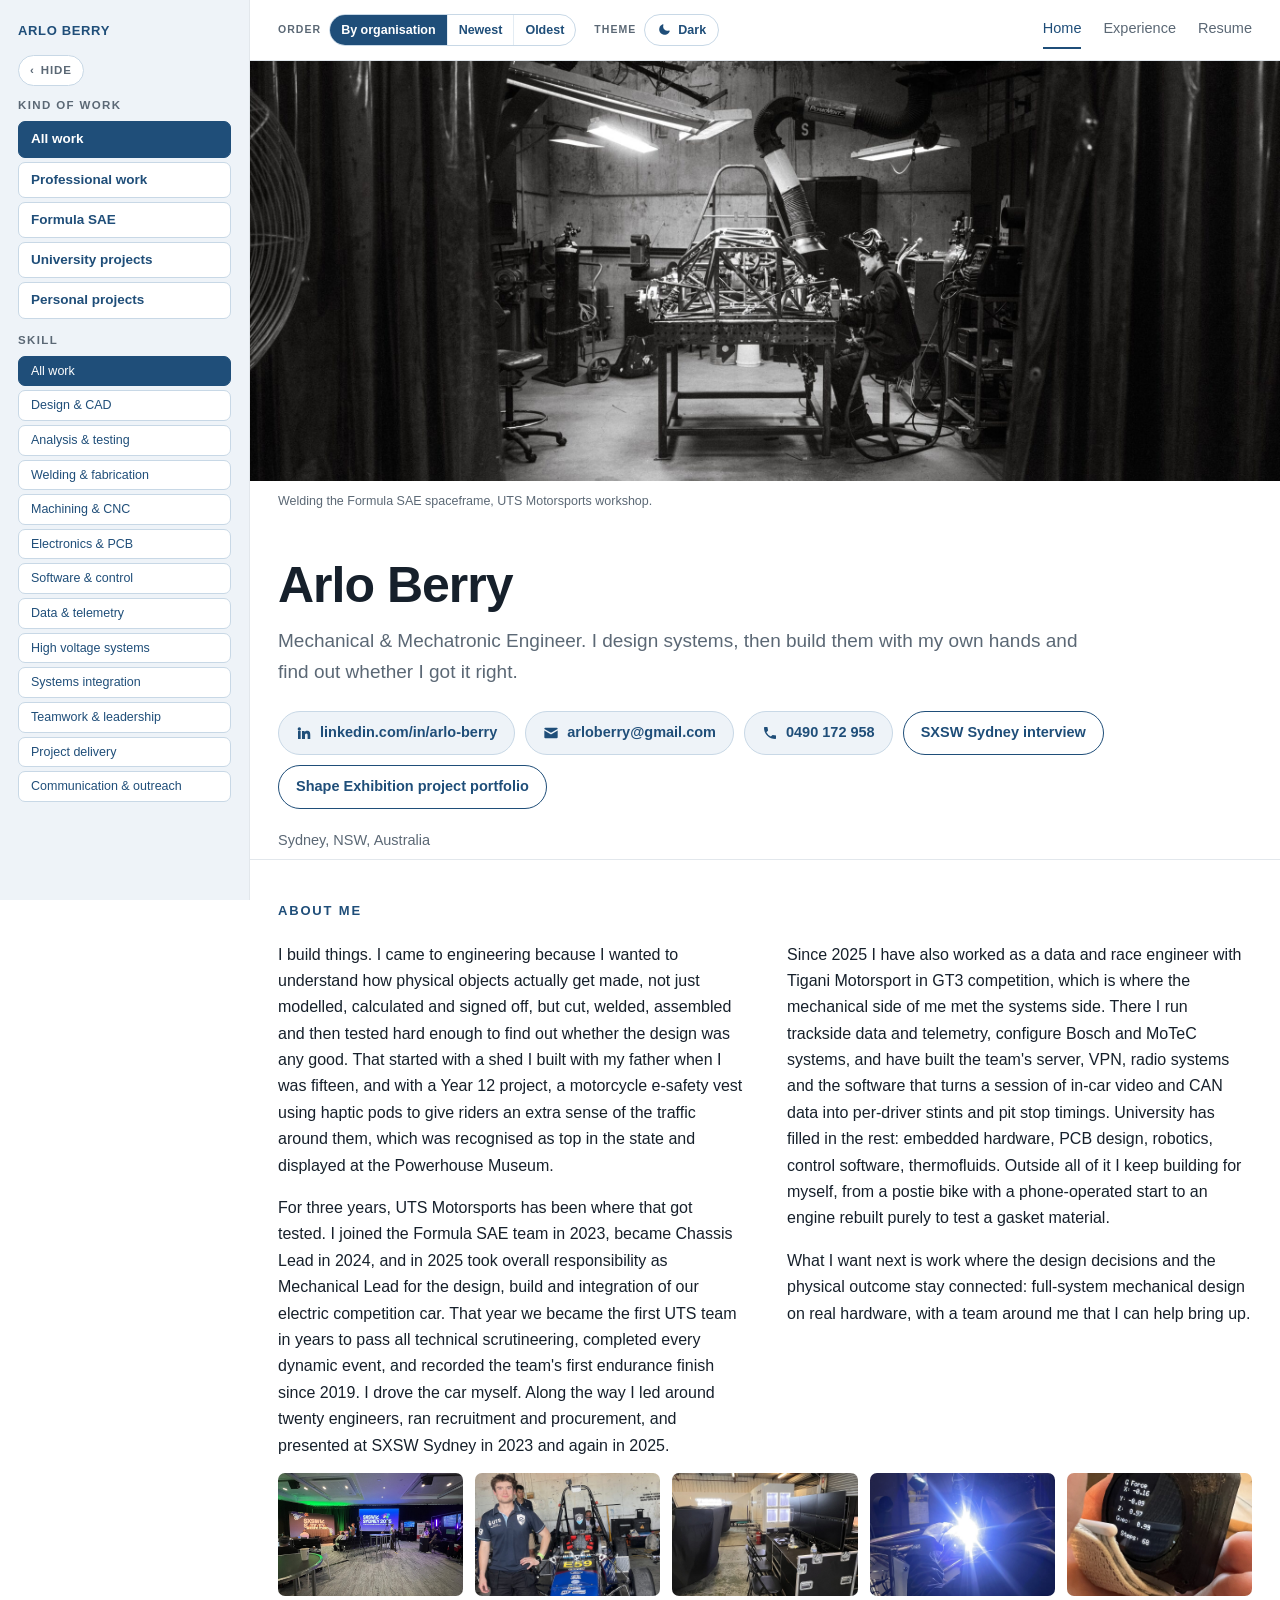
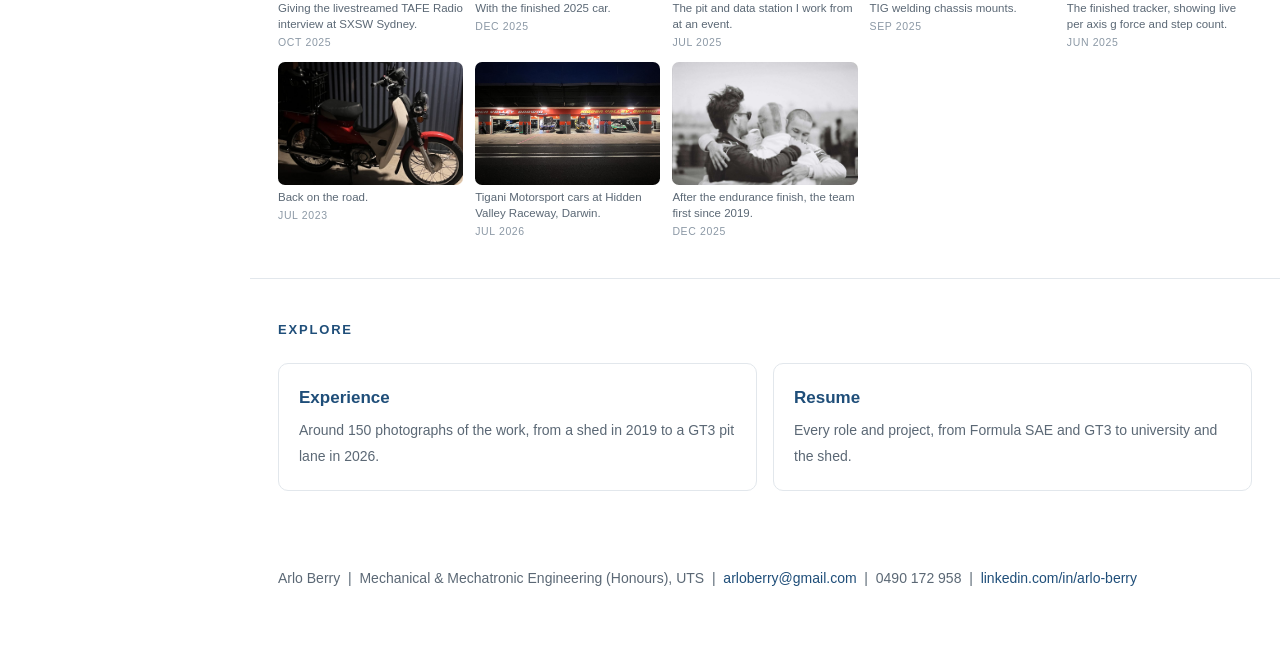
==== commit 042edc06: "Button Outline addition" ====
--- a/index.html
+++ b/index.html
@@ -46,10 +46,10 @@
         <svg viewBox="0 0 24 24" aria-hidden="true"><path d="M6.6 10.8a15.5 15.5 0 0 0 6.6 6.6l2.2-2.2a1 1 0 0 1 1-.24 11.4 11.4 0 0 0 3.6.58 1 1 0 0 1 1 1V20a1 1 0 0 1-1 1A17 17 0 0 1 3 4a1 1 0 0 1 1-1h3.5a1 1 0 0 1 1 1 11.4 11.4 0 0 0 .58 3.6 1 1 0 0 1-.25 1z"/></svg>
         0490 172 958
       </a>
-      <a class="plain" href="https://www.youtube.com/watch?v=78w1_5fbSrw" target="_blank" rel="noopener">
+      <a class="action" href="https://www.youtube.com/watch?v=78w1_5fbSrw" target="_blank" rel="noopener">
         SXSW Sydney interview
       </a>
-      <a class="plain" href="https://drive.google.com/file/d/1DLDCAGlfcq-ss1LrwurLuEZlUPF1Zd0-/view" target="_blank" rel="noopener">
+      <a class="action" href="PDF/shape-exhibition-portfolio.pdf" target="_blank" rel="noopener">
         Shape Exhibition project portfolio
       </a>
     </div>
--- a/assets/site.css
+++ b/assets/site.css
@@ -124,8 +124,11 @@
   border:1px solid var(--line-ctl);border-radius:100px;padding:9px 17px;transition:.16s}
 .links a:hover{background:var(--accent);color:var(--on-accent);border-color:var(--accent)}
 .links a svg{width:16px;height:16px;fill:currentColor;flex:none}
-.links .plain{background:none;border-color:transparent;font-weight:500;color:var(--muted)}
-.links .plain:hover{background:none;color:var(--accent)}
+/* the two links that open something in the viewer: outlined in the accent so
+   they read as buttons rather than as text sitting beside the contact details */
+.links .action{background:transparent;border-color:var(--accent);color:var(--accent)}
+.links .action:hover,.links .action:focus-visible{background:var(--accent);
+  color:var(--on-accent);border-color:var(--accent)}
 
 /* ---------- filter rail ---------- */
 .filterbar{background:var(--accent-soft);border-bottom:1px solid var(--line);
@@ -408,3 +411,45 @@
   body.filtering div[data-skills].hit{background:none;box-shadow:none;margin-left:0;padding-left:0}
   .band{break-after:avoid}
 }
+
+/* ---------- in page viewer ----------
+   One overlay serves both the interview video and the project PDF, so a
+   visitor can look at either without losing their place on the page. */
+body.modal-open{overflow:hidden}
+.modal{position:fixed;inset:0;z-index:100;display:flex;align-items:center;
+  justify-content:center;padding:26px}
+.modal-back{position:absolute;inset:0;background:rgba(6,10,14,.72);
+  backdrop-filter:blur(3px);animation:modal-in .18s ease}
+.modal-box{position:relative;display:flex;flex-direction:column;width:100%;
+  background:var(--bg);border:1px solid var(--line);border-radius:12px;
+  box-shadow:0 20px 60px rgba(0,0,0,.45);overflow:hidden;animation:modal-up .2s ease}
+.modal[data-kind="video"] .modal-box{max-width:1060px}
+.modal[data-kind="pdf"] .modal-box{max-width:1000px;height:100%}
+.modal-head{display:flex;align-items:center;justify-content:space-between;gap:14px;
+  padding:13px 14px 13px 20px;border-bottom:1px solid var(--line);background:var(--panel)}
+.modal-head h2{margin:0;font-size:13px;text-transform:uppercase;letter-spacing:.11em;
+  color:var(--accent);font-weight:700}
+.modal-acts{display:flex;align-items:center;gap:9px;flex:none}
+.modal-x{appearance:none;display:inline-flex;align-items:center;justify-content:center;
+  width:30px;height:30px;border:1px solid var(--line-ctl);background:var(--surface);
+  color:var(--muted);font-size:20px;line-height:1;border-radius:100px;cursor:pointer;
+  transition:.14s}
+.modal-x:hover{background:var(--accent);color:var(--on-accent);border-color:var(--accent)}
+.modal-body{flex:1;min-height:0;display:flex;flex-direction:column;background:var(--panel)}
+.modal-video{width:100%;aspect-ratio:16/9;background:#000}
+.modal-video iframe{width:100%;height:100%;display:block;border:0}
+.modal-pdf{flex:1;width:100%;min-height:0;border:0;display:block;background:var(--panel)}
+.modal-note{margin:0;padding:9px 20px;font-size:12.5px;color:var(--muted);
+  border-top:1px solid var(--line);background:var(--bg)}
+@keyframes modal-in{from{opacity:0}to{opacity:1}}
+@keyframes modal-up{from{opacity:0;transform:translateY(10px)}to{opacity:1;transform:none}}
+@media (prefers-reduced-motion:reduce){
+  .modal-back,.modal-box{animation:none}
+}
+@media (max-width:720px){
+  .modal{padding:0}
+  .modal-box,.modal[data-kind="video"] .modal-box{border-radius:0;border:0;height:100%;
+    justify-content:center}
+  .modal-head h2{font-size:12px}
+  .modal-acts .pill{display:none}
+}
